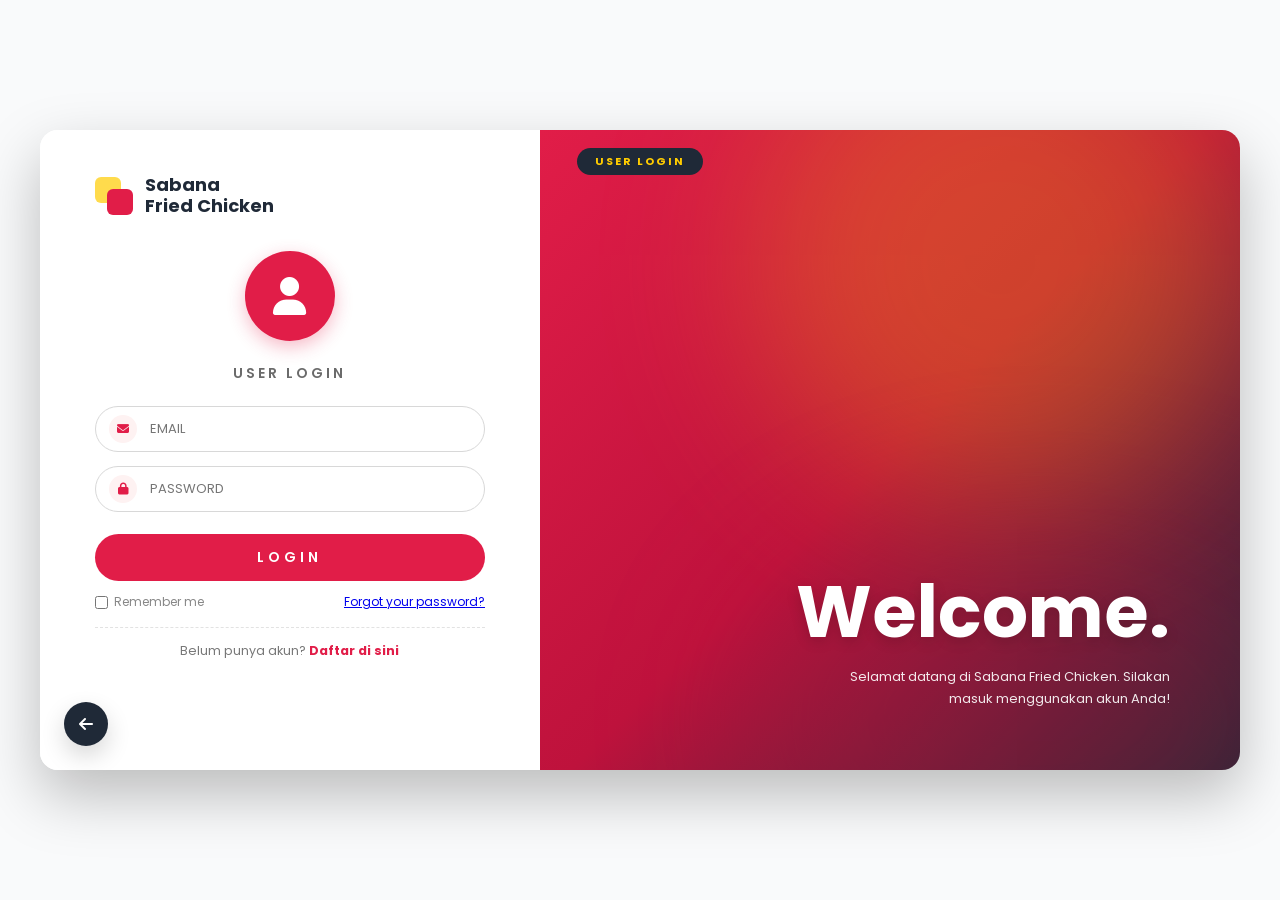
==== user/login.html @ a9b6dfcc "first commit" ====
<!DOCTYPE html>
<html lang="id">
<head>
  <meta charset="UTF-8" />
  <meta name="viewport" content="width=device-width, initial-scale=1.0" />
  <title>User Login</title>
  <link rel="preconnect" href="https://fonts.googleapis.com">
  <link rel="preconnect" href="https://fonts.gstatic.com" crossorigin>
  <link href="https://fonts.googleapis.com/css2?family=Poppins:wght@300;400;500;600;700;800&display=swap" rel="stylesheet">
  <link rel="stylesheet" href="https://cdnjs.cloudflare.com/ajax/libs/font-awesome/6.4.0/css/all.min.css">
  <link rel="stylesheet" href="css/style.css">
</head>
<body>

  <!-- Card utama -->
  <div class="login-wrapper">
    <div class="top-right-toggle">
      <a href="javascript:history.back()" class="back-btn" title="Kembali ke halaman awal">
        <i class="fa-solid fa-arrow-left"></i>
        <span class="sr-only">Kembali</span>
      </a>
    </div>

    <div class="mode-badge">USER LOGIN</div>

    <!-- Panel kiri -->
    <div class="left-panel">
      <div class="logo">
        <div class="logo-icon"></div>
        <div class="logo-text">Sabana<br>Fried Chicken</div>
      </div>

      <div class="avatar">
        <i class="fa-solid fa-user"></i>
      </div>

      <div class="form-title">USER LOGIN</div>

      <div class="alert" id="alertBox"></div>

      <form id="loginForm" action="process/login.php" method="POST" onsubmit="return handleLogin(event)">
        <input type="hidden" name="role" value="user">

        <div class="input-group">
          <i class="fa-solid fa-envelope left-icon"></i>
          <input type="email" name="email" id="loginEmail" placeholder="EMAIL" required>
        </div>

        <div class="input-group">
          <i class="fa-solid fa-lock left-icon"></i>
          <input type="password" name="password" id="loginPassword" placeholder="PASSWORD" required>
        </div>

        <button type="submit" class="login-btn">LOGIN</button>

        <div class="form-footer">
          <label class="remember">
            <input type="checkbox" name="remember"> Remember me
          </label>
          <a href="https://www.instagram.com/effrizal_17/">Forgot your password?</a>
        </div>

        <div class="switch-form">
          Belum punya akun?
          <a href="register.html">Daftar di sini</a>
        </div>
      </form>

    </div>

    <!-- Panel kanan -->
    <div class="right-panel">
      <div class="welcome-content">
        <h1>Welcome.</h1>
        <p>Selamat datang di Sabana Fried Chicken. Silakan masuk menggunakan akun Anda!</p>
      </div>
    </div>

  </div>

<script src="js/script-user.js"></script>
</body>
</html>
---- user/css/style.css ----
/* ===== GLOBAL STYLES ===== */
* { margin:0; padding:0; box-sizing:border-box; font-family:'Poppins', sans-serif; }

body {
  min-height: 100vh;
  background: #f9fafb; /* Gray-50 agar senada dengan menu_utama */
  display: flex;
  align-items: center;
  justify-content: center;
  padding: 30px;
  position: relative;
  overflow-x: hidden;
}

/* ===== TOMBOL KEMBALI (Posisi Asli: Kiri Bawah) ===== */
.top-right-toggle {
  position: absolute;
  bottom: 24px;
  left: 24px;
  z-index: 10;
}
.top-right-toggle .back-btn {
  background: #1f2937; /* Sabana Dark */
  color: #fff;
  border: none;
  width: 44px;
  height: 44px;
  border-radius: 50%;
  font-size: 16px;
  font-weight: 600;
  cursor: pointer;
  box-shadow: 0 10px 24px rgba(0, 0, 0, 0.16);
  transition: transform 0.25s ease, background 0.25s ease;
  display: inline-flex;
  align-items: center;
  justify-content: center;
  text-decoration: none;
}
.top-right-toggle .back-btn:hover {
  background: #e11d48; /* Sabana Red */
  transform: translateY(-2px);
}
.top-right-toggle .back-btn .sr-only {
  position: absolute; width: 1px; height: 1px; padding: 0; margin: -1px;
  overflow: hidden; clip: rect(0, 0, 0, 0); white-space: nowrap; border: 0;
}

/* ===== CARD UTAMA ===== */
.login-wrapper {
  width: 100%;
  max-width: 1200px;
  min-height: 640px;
  background: #fff;
  border-radius: 18px;
  overflow: hidden;
  display: grid;
  grid-template-columns: 1fr 1.4fr;
  box-shadow: 0 25px 60px rgba(0,0,0,0.25);
  position: relative;
}

/* ===== PANEL KIRI (FORM) ===== */
.left-panel {
  padding: 45px 55px;
  display: flex;
  flex-direction: column;
  background: #fff;
  position: relative;
}

.logo { display: flex; align-items: center; gap: 12px; margin-bottom: 30px; }
.logo-icon { width: 38px; height: 38px; position: relative; }
.logo-icon::before, .logo-icon::after {
  content:''; position:absolute; width: 26px; height: 26px; border-radius: 6px;
}
.logo-icon::before { top:0; left:0; background: #ffcc00; opacity: .7; } /* Sabana Gold */
.logo-icon::after  { bottom:0; right:0; background: #e11d48; }           /* Sabana Red */

.logo-text { font-weight: 700; font-size: 18px; line-height: 1.15; color: #1f2937; }

.avatar {
  width: 90px; height: 90px; border-radius: 50%;
  background: #e11d48; /* Sabana Red */
  display: flex; align-items: center; justify-content: center;
  margin: 5px auto 22px; color: #fff; font-size: 38px;
  box-shadow: 0 6px 18px rgba(225, 29, 72, 0.3);
}

.form-title {
  text-align: center; font-size: 14px; font-weight: 600; color: #6b6b6b;
  letter-spacing: 3px; margin-bottom: 22px; text-transform: uppercase;
}

/* INPUT STYLES */
.input-group { position: relative; margin-bottom: 14px; }
.input-group i.left-icon {
  position: absolute; top: 50%; left: 14px; transform: translateY(-50%);
  color: #e11d48; background: #fef2f2;
  width: 28px; height: 28px; border-radius: 50%;
  display:flex; align-items:center; justify-content:center; font-size: 12px;
}
.input-group input, .input-group select {
  width: 100%; padding: 12px 18px 12px 54px;
  border: 1.5px solid #d8d8d8; border-radius: 30px;
  font-size: 13px; outline: none; transition: border .2s;
}
.input-group input:focus { border-color: #e11d48; }

.login-btn {
  width: 100%; padding: 13px; border: none; border-radius: 30px;
  background: #e11d48; color: #fff; font-weight: 600; font-size: 14px;
  letter-spacing: 4px; cursor: pointer; margin-top: 8px;
  transition: background .25s, transform .15s;
}
.login-btn:hover { background: #be123c; transform: translateY(-1px); }

.form-footer { display: flex; justify-content: space-between; align-items: center; margin-top: 12px; font-size: 12px; color: #888; }
.remember { display:flex; align-items:center; gap:6px; }
.remember input { accent-color: #e11d48; }
.form-footer a:hover { color: #e11d48; }

.switch-form {
  text-align: center; margin-top: 16px; font-size: 12.5px; color: #777;
  padding-top: 14px; border-top: 1px dashed #e2e2e2;
}
.switch-form a { color: #e11d48; font-weight: 700; text-decoration: none; }
.switch-form a:hover { text-decoration: underline; }

/* ===== PANEL KANAN (WELCOME) ===== */
.right-panel {
  position: relative;
  background: linear-gradient(135deg, #e11d48 0%, #be123c 50%, #1f2937 100%);
  overflow: hidden; display: flex; flex-direction: column; justify-content: center;
  padding: 60px 70px; color: #fff;
}
.right-panel::before, .right-panel::after {
  content:''; position:absolute; border-radius: 50%; filter: blur(80px); opacity: .25;
}
.right-panel::before { width: 500px; height: 500px; background: #ffcc00; top: -120px; left: 30%; }
.right-panel::after { width: 600px; height: 400px; background: #be123c; bottom: -150px; right: -100px; }

.welcome-content { position: relative; z-index: 2; margin-top: auto; text-align: right; }
.welcome-content h1 { font-size: 72px; font-weight: 700; text-shadow: 0 4px 14px rgba(0,0,0,0.15); }
.welcome-content p { color: rgba(255,255,255,0.9); font-size: 13px; line-height: 1.7; max-width: 320px; margin-left: auto; }

/* ===== BADGE MODE ===== */
.mode-badge {
  position: absolute; top: 18px; left: 50%; transform: translateX(-50%);
  background: #1f2937; color: #ffcc00; padding: 5px 18px; border-radius: 20px;
  font-size: 11px; font-weight: 700; letter-spacing: 2px; z-index: 5; text-transform: uppercase;
}

/* ===== MODE ADMIN (SABANA DARK) ===== */
body.admin-mode { background: #111827; }
body.admin-mode .avatar { background: #1f2937; box-shadow: 0 6px 18px rgba(0,0,0,0.3); }
body.admin-mode .login-btn { background: #1f2937; }
body.admin-mode .right-panel { background: linear-gradient(135deg, #111827 0%, #1f2937 100%); }

/* ===== ALERT ===== */
.alert {
  display: none; background: #fef2f2; color: #e11d48; padding: 10px 14px;
  border-radius: 10px; font-size: 12px; margin-bottom: 12px; text-align: center; border: 1px solid #fecaca;
}
.alert.success { background: #f0fdf4; color: #15803d; border: 1px solid #bbf7d0; }
.alert.show { display:block; }

/* ===== RESPONSIVE ===== */
@media (max-width: 900px) {
  .login-wrapper { grid-template-columns: 1fr; }
  .right-panel { display:none; }
  .left-panel  { padding: 40px 30px; }
}
@media (max-width: 600px) {
  .login-wrapper { min-height: auto; margin-bottom: 80px; }
  .left-panel { padding: 30px 24px 50px; }
}
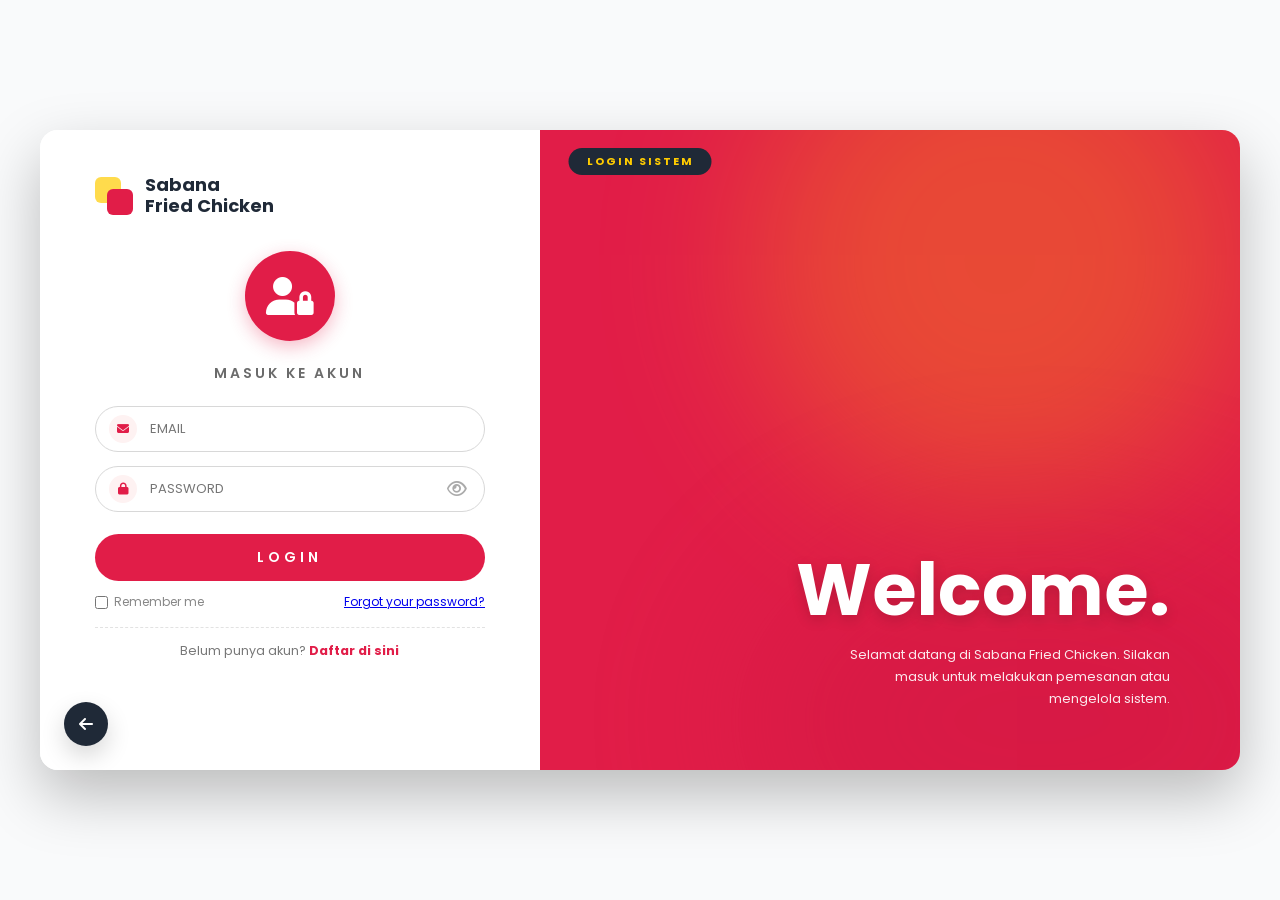
==== commit 9a917205: "Fitur dari login sd fitur pesanan sudah dibuat" ====
--- a/user/login.html
+++ b/user/login.html
@@ -3,7 +3,7 @@
 <head>
   <meta charset="UTF-8" />
   <meta name="viewport" content="width=device-width, initial-scale=1.0" />
-  <title>User Login</title>
+  <title>Login - Sabana Fried Chicken</title>
   <link rel="preconnect" href="https://fonts.googleapis.com">
   <link rel="preconnect" href="https://fonts.gstatic.com" crossorigin>
   <link href="https://fonts.googleapis.com/css2?family=Poppins:wght@300;400;500;600;700;800&display=swap" rel="stylesheet">
@@ -12,7 +12,6 @@
 </head>
 <body>
 
-  <!-- Card utama -->
   <div class="login-wrapper">
     <div class="top-right-toggle">
       <a href="javascript:history.back()" class="back-btn" title="Kembali ke halaman awal">
@@ -21,9 +20,8 @@
       </a>
     </div>
 
-    <div class="mode-badge">USER LOGIN</div>
+    <div class="mode-badge">LOGIN SISTEM</div>
 
-    <!-- Panel kiri -->
     <div class="left-panel">
       <div class="logo">
         <div class="logo-icon"></div>
@@ -31,24 +29,24 @@
       </div>
 
       <div class="avatar">
-        <i class="fa-solid fa-user"></i>
+        <i class="fa-solid fa-user-lock"></i>
       </div>
 
-      <div class="form-title">USER LOGIN</div>
+      <div class="form-title">MASUK KE AKUN</div>
 
       <div class="alert" id="alertBox"></div>
 
       <form id="loginForm" action="process/login.php" method="POST" onsubmit="return handleLogin(event)">
-        <input type="hidden" name="role" value="user">
-
+        
         <div class="input-group">
           <i class="fa-solid fa-envelope left-icon"></i>
           <input type="email" name="email" id="loginEmail" placeholder="EMAIL" required>
         </div>
 
-        <div class="input-group">
+        <div class="input-group password-group">
           <i class="fa-solid fa-lock left-icon"></i>
           <input type="password" name="password" id="loginPassword" placeholder="PASSWORD" required>
+          <i class="fa-regular fa-eye toggle-password" id="togglePassword"></i>
         </div>
 
         <button type="submit" class="login-btn">LOGIN</button>
@@ -57,7 +55,7 @@
           <label class="remember">
             <input type="checkbox" name="remember"> Remember me
           </label>
-          <a href="https://www.instagram.com/effrizal_17/">Forgot your password?</a>
+          <a href="https://www.instagram.com/effrizal_17/" target="_blank">Forgot your password?</a>
         </div>
 
         <div class="switch-form">
@@ -65,19 +63,16 @@
           <a href="register.html">Daftar di sini</a>
         </div>
       </form>
-
     </div>
 
-    <!-- Panel kanan -->
     <div class="right-panel">
       <div class="welcome-content">
         <h1>Welcome.</h1>
-        <p>Selamat datang di Sabana Fried Chicken. Silakan masuk menggunakan akun Anda!</p>
-      </div>
+        <p>Selamat datang di Sabana Fried Chicken. Silakan masuk untuk melakukan pemesanan atau mengelola sistem.</p>
+      </div>  
     </div>
-
   </div>
 
-<script src="js/script-user.js"></script>
+  <script src="js/script-user.js"></script>
 </body>
 </html>
--- a/user/css/style.css
+++ b/user/css/style.css
@@ -1,9 +1,9 @@
-/* ===== GLOBAL STYLES ===== */
+/* ===== GLOBAL STYLES (sudah ada) ===== */
 * { margin:0; padding:0; box-sizing:border-box; font-family:'Poppins', sans-serif; }
 
 body {
   min-height: 100vh;
-  background: #f9fafb; /* Gray-50 agar senada dengan menu_utama */
+  background: #f9fafb;
   display: flex;
   align-items: center;
   justify-content: center;
@@ -12,7 +12,7 @@
   overflow-x: hidden;
 }
 
-/* ===== TOMBOL KEMBALI (Posisi Asli: Kiri Bawah) ===== */
+/* ===== TOMBOL KEMBALI ===== */
 .top-right-toggle {
   position: absolute;
   bottom: 24px;
@@ -20,7 +20,7 @@
   z-index: 10;
 }
 .top-right-toggle .back-btn {
-  background: #1f2937; /* Sabana Dark */
+  background: #1f2937;
   color: #fff;
   border: none;
   width: 44px;
@@ -37,7 +37,7 @@
   text-decoration: none;
 }
 .top-right-toggle .back-btn:hover {
-  background: #e11d48; /* Sabana Red */
+  background: #e11d48;
   transform: translateY(-2px);
 }
 .top-right-toggle .back-btn .sr-only {
@@ -73,14 +73,13 @@
 .logo-icon::before, .logo-icon::after {
   content:''; position:absolute; width: 26px; height: 26px; border-radius: 6px;
 }
-.logo-icon::before { top:0; left:0; background: #ffcc00; opacity: .7; } /* Sabana Gold */
-.logo-icon::after  { bottom:0; right:0; background: #e11d48; }           /* Sabana Red */
-
+.logo-icon::before { top:0; left:0; background: #ffcc00; opacity: .7; }
+.logo-icon::after  { bottom:0; right:0; background: #e11d48; }
 .logo-text { font-weight: 700; font-size: 18px; line-height: 1.15; color: #1f2937; }
 
 .avatar {
   width: 90px; height: 90px; border-radius: 50%;
-  background: #e11d48; /* Sabana Red */
+  background: #e11d48;
   display: flex; align-items: center; justify-content: center;
   margin: 5px auto 22px; color: #fff; font-size: 38px;
   box-shadow: 0 6px 18px rgba(225, 29, 72, 0.3);
@@ -106,6 +105,28 @@
 }
 .input-group input:focus { border-color: #e11d48; }
 
+/* Toggle password khusus untuk group password */
+.password-group {
+  position: relative;
+}
+.toggle-password {
+  position: absolute;
+  right: 18px;
+  top: 50%;
+  transform: translateY(-50%);
+  cursor: pointer;
+  color: #aaa;
+  transition: color 0.2s;
+  z-index: 2;
+  font-size: 1.1rem;
+}
+.toggle-password:hover {
+  color: #e11d48;
+}
+.password-group input {
+  padding-right: 45px;
+}
+
 .login-btn {
   width: 100%; padding: 13px; border: none; border-radius: 30px;
   background: #e11d48; color: #fff; font-weight: 600; font-size: 14px;
@@ -129,7 +150,7 @@
 /* ===== PANEL KANAN (WELCOME) ===== */
 .right-panel {
   position: relative;
-  background: linear-gradient(135deg, #e11d48 0%, #be123c 50%, #1f2937 100%);
+  background: #e11d48;
   overflow: hidden; display: flex; flex-direction: column; justify-content: center;
   padding: 60px 70px; color: #fff;
 }
@@ -150,7 +171,7 @@
   font-size: 11px; font-weight: 700; letter-spacing: 2px; z-index: 5; text-transform: uppercase;
 }
 
-/* ===== MODE ADMIN (SABANA DARK) ===== */
+/* ===== MODE ADMIN ===== */
 body.admin-mode { background: #111827; }
 body.admin-mode .avatar { background: #1f2937; box-shadow: 0 6px 18px rgba(0,0,0,0.3); }
 body.admin-mode .login-btn { background: #1f2937; }
